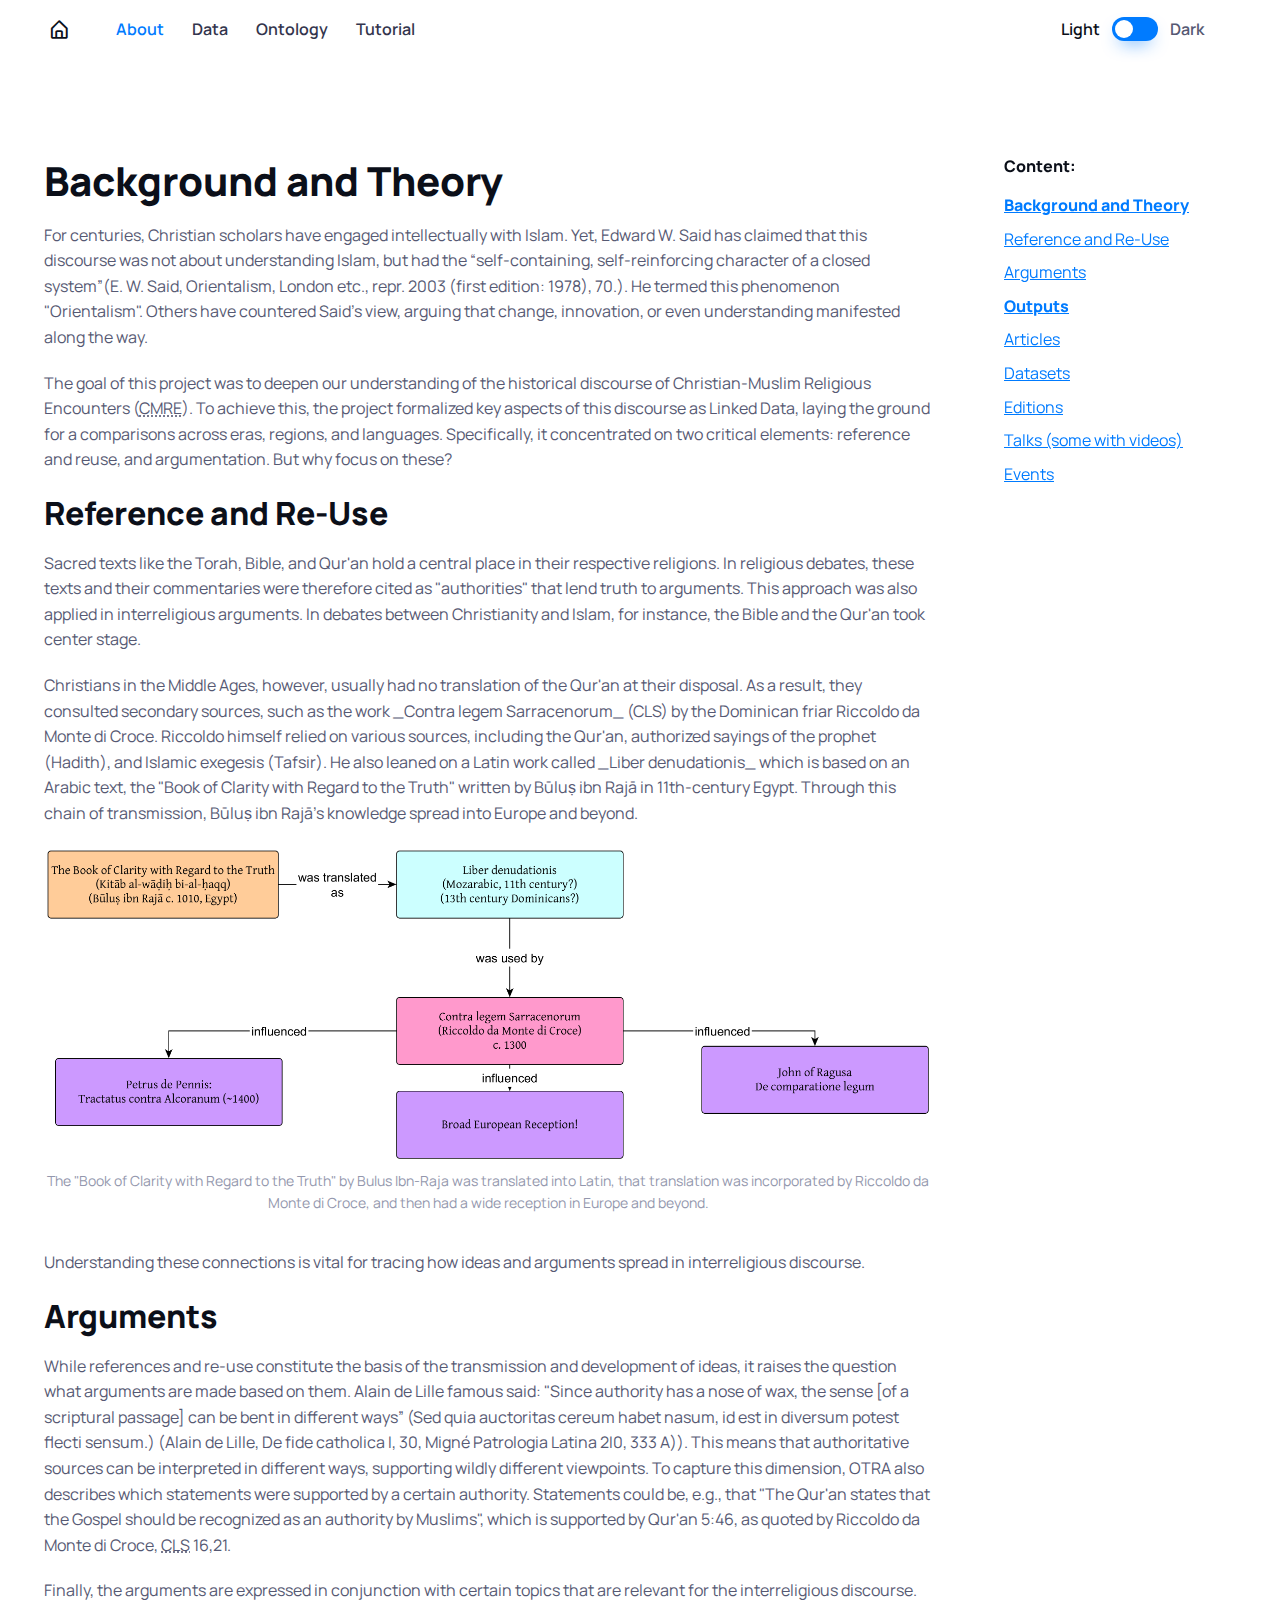
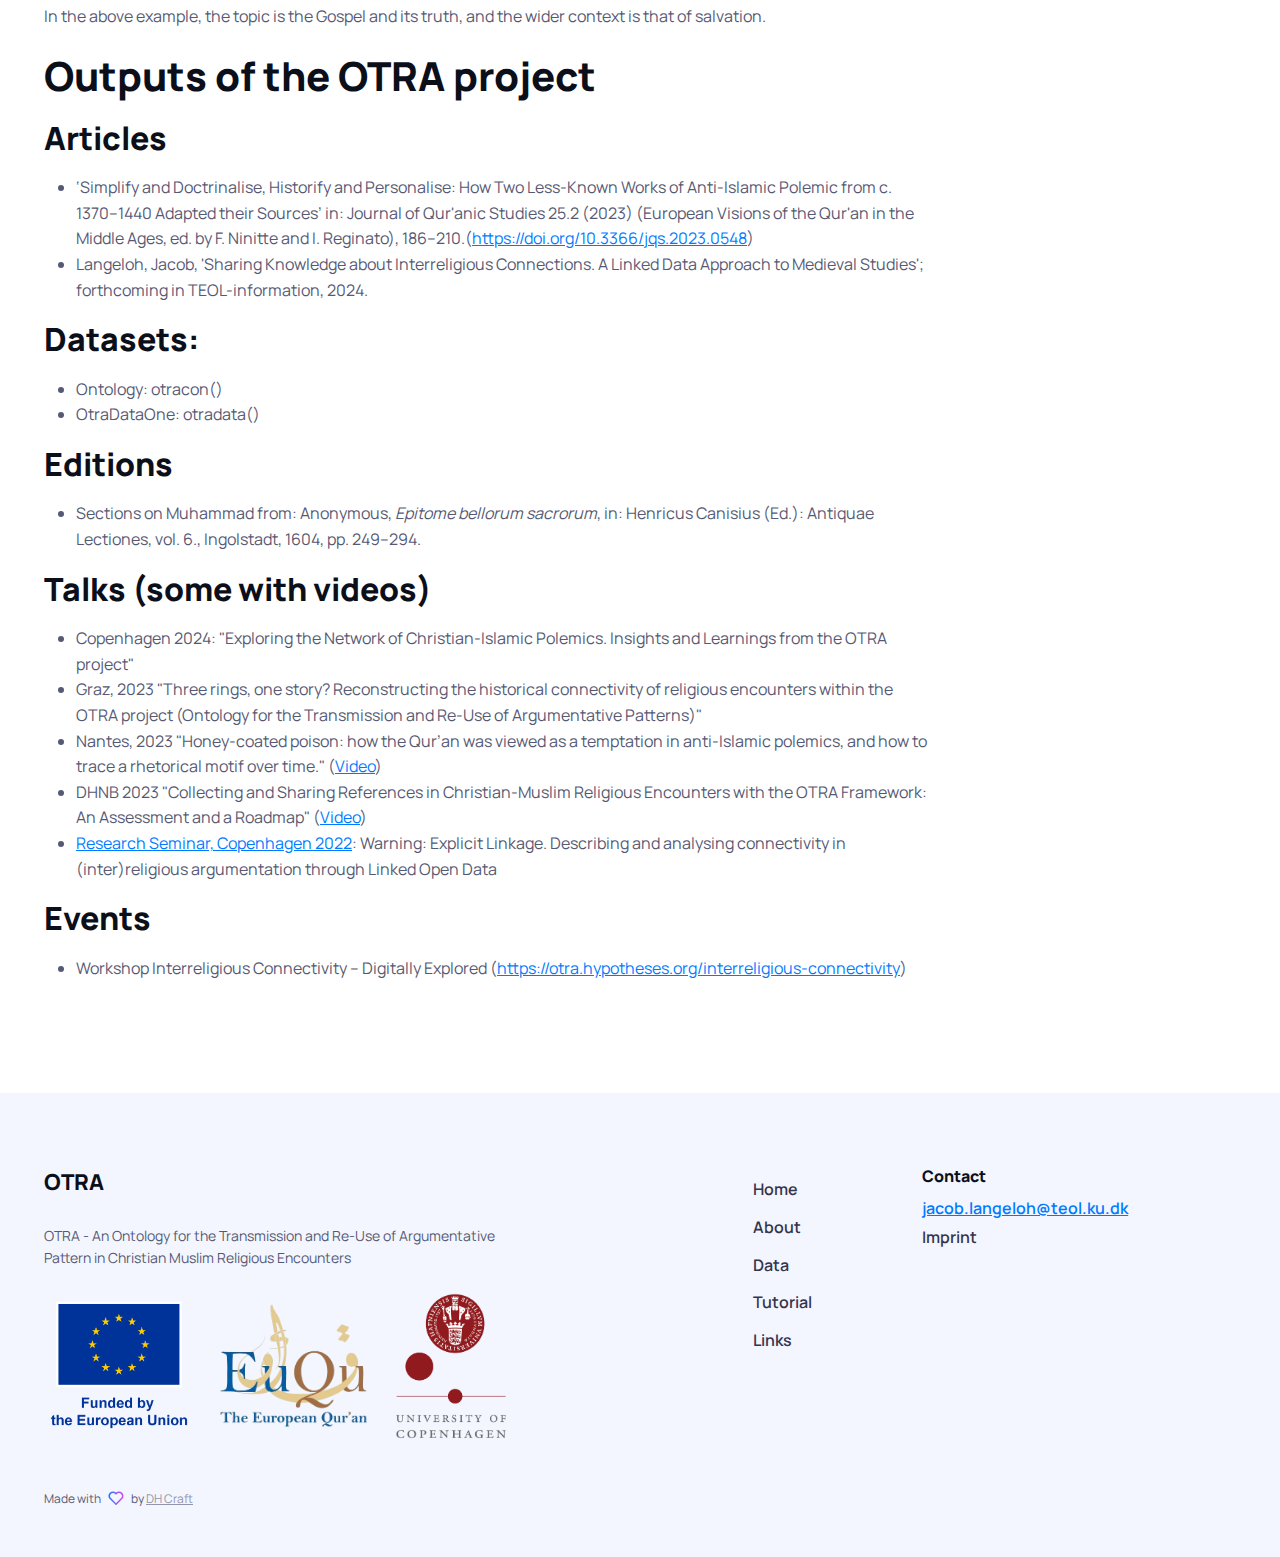
==== about.html @ 49522be4 "push to production" ====
<!DOCTYPE html>
<html lang="en" data-bs-theme="light">
  <head>
    <meta charset="utf-8" />
    <title>
      OTRA - An Ontology for the Transmission and Re-Use of Argumentative
      Pattern (OTRA) in Christian Muslim Religious Encounters
    </title>

    <!-- SEO Meta Tags -->
    <meta
      name="description"
      content="An Ontology for the Transmission and Re-Use of Argumentative Pattern (OTRA) in Christian Muslim Religious Encounters"
    />
    <meta
      name="keywords"
      content="OTRA, Ontology for Transmission and Re-Use of Argumentative Pattern, Christian-Muslim religious encounters, Marie Skłodowska-Curie project, Jacob Langeloh, Jan Loop, University of Copenhagen, Christian-Muslim dialogues, interfaith arguments, Christian anti-Islamic polemics"
    />
    <meta name="author" content="Digital Humanities Craft" />
    <meta name="author" content="Jacob Langeloh" />

    <!-- Open Graph -->
    <meta
      property="og:title"
      content="OTRA: Interfaith Dialogues and Argumentative Patterns"
    />
    <meta
      property="og:description"
      content="Discover the Marie Skłodowska-Curie project analyzing Christian-Muslim dialogues at the University of Copenhagen."
    />
    <meta property="og:image" content="https://example.com/og-image.jpg" />
    <meta
      property="og:url"
      content="https://example.com/otra-project-overview"
    />

    <!-- Twitter Card -->
    <meta name="twitter:card" content="summary_large_image" />
    <meta
      name="twitter:title"
      content="OTRA: Interfaith Dialogues and Argumentative Patterns"
    />
    <meta
      name="twitter:description"
      content="Explore the OTRA project's insights into Christian-Muslim dialogues and argumentative structures."
    />
    <meta
      name="twitter:image"
      content="https://example.com/twitter-og-image.jpg"
    />

    <!-- Viewport -->
    <meta name="viewport" content="width=device-width, initial-scale=1" />

    <!-- Theme switcher (color modes) -->
    <script src="assets/js/theme-switcher.js"></script>

    <!-- Favicon and Touch Icons -->

    <link rel="icon" type="image/svg+xml" href="/assets/favicon/favicon.svg" />
    <link rel="icon" type="image/png" href="/assets/favicon/favicon.png" />

    <!-- Vendor Styles -->
    <link
      rel="stylesheet"
      media="screen"
      href="assets/vendor/boxicons/css/boxicons.min.css"
    />

    <!-- Main Theme Styles + Bootstrap -->
    <link rel="stylesheet" media="screen" href="assets/css/theme.min.css" />

    <!-- Page loading styles -->
    <style>
      .page-loading {
        position: fixed;
        top: 0;
        right: 0;
        bottom: 0;
        left: 0;
        width: 100%;
        height: 100%;
        -webkit-transition: all 0.4s 0.2s ease-in-out;
        transition: all 0.4s 0.2s ease-in-out;
        background-color: #fff;
        opacity: 0;
        visibility: hidden;
        z-index: 9999;
      }
      [data-bs-theme="dark"] .page-loading {
        background-color: #0b0f19;
      }
      .page-loading.active {
        opacity: 1;
        visibility: visible;
      }
      .page-loading-inner {
        position: absolute;
        top: 50%;
        left: 0;
        width: 100%;
        text-align: center;
        -webkit-transform: translateY(-50%);
        transform: translateY(-50%);
        -webkit-transition: opacity 0.2s ease-in-out;
        transition: opacity 0.2s ease-in-out;
        opacity: 0;
      }
      .page-loading.active > .page-loading-inner {
        opacity: 1;
      }
      .page-loading-inner > span {
        display: block;
        font-size: 1rem;
        font-weight: normal;
        color: #9397ad;
      }
      [data-bs-theme="dark"] .page-loading-inner > span {
        color: #fff;
        opacity: 0.6;
      }
      .page-spinner {
        display: inline-block;
        width: 2.75rem;
        height: 2.75rem;
        margin-bottom: 0.75rem;
        vertical-align: text-bottom;
        border: 0.15em solid #b4b7c9;
        border-right-color: transparent;
        border-radius: 50%;
        -webkit-animation: spinner 0.75s linear infinite;
        animation: spinner 0.75s linear infinite;
      }
      [data-bs-theme="dark"] .page-spinner {
        border-color: rgba(255, 255, 255, 0.4);
        border-right-color: transparent;
      }
      @-webkit-keyframes spinner {
        100% {
          -webkit-transform: rotate(360deg);
          transform: rotate(360deg);
        }
      }
      @keyframes spinner {
        100% {
          -webkit-transform: rotate(360deg);
          transform: rotate(360deg);
        }
      }
    </style>

    <!-- Page loading scripts -->
    <script>
      (function () {
        window.onload = function () {
          const preloader = document.querySelector(".page-loading");
          preloader.classList.remove("active");
          setTimeout(function () {
            preloader.remove();
          }, 1000);
        };
      })();
    </script>
  </head>

  <!-- Body -->
  <body>
    <!-- Page loading spinner -->
    <div class="page-loading active">
      <div class="page-loading-inner">
        <div class="page-spinner"></div>
        <span>Loading...</span>
      </div>
    </div>

    <!-- Page wrapper for sticky footer -->
    <!-- Wraps everything except footer to push footer to the bottom of the page if there is little content -->
    <main class="page-wrapper">
      <!-- Navbar -->
      <!-- Remove "navbar-sticky" class to make navigation bar scrollable with the page -->
      <header class="header navbar navbar-expand-lg bg-light navbar-sticky">
        <div class="container px-3">
          <a href="/" class="navbar-brand pe-3" title="Home"
            ><i class="bx bx-home-alt"></i
          ></a>
          <div id="navbarNav" class="offcanvas offcanvas-end">
            <div class="offcanvas-header border-bottom">
              <h5 class="offcanvas-title">Menu</h5>
              <button
                type="button"
                class="btn-close"
                data-bs-dismiss="offcanvas"
                aria-label="Close"
              ></button>
            </div>
            <div class="offcanvas-body">
              <ul class="navbar-nav me-auto mb-2 mb-lg-0">
                <li class="nav-item active">
                  <a href="/about" class="nav-link">About</a>
                </li>
                 <li class="nav-item">
                  <a href="/data" class="nav-link">Data</a>
                </li>
                <li class="nav-item">
                  <a href="/ontology" class="nav-link">Ontology</a>
                </li>
                <li class="nav-item">
                  <a href="/tutorial" class="nav-link">Tutorial</a>
                </li>
                <!-- <li class="nav-item">
                  <a href="/links" class="nav-link">Links</a>
                </li> -->
              </ul>
            </div>
          </div>
          <div
            class="form-check form-switch mode-switch pe-lg-1 ms-auto me-4"
            data-bs-toggle="mode"
          >
            <input type="checkbox" class="form-check-input" id="theme-mode" />
            <label class="form-check-label d-none d-sm-block" for="theme-mode"
              >Light</label
            >
            <label class="form-check-label d-none d-sm-block" for="theme-mode"
              >Dark</label
            >
          </div>
          <button
            type="button"
            class="navbar-toggler"
            data-bs-toggle="offcanvas"
            data-bs-target="#navbarNav"
            aria-controls="navbarNav"
            aria-expanded="false"
            aria-label="Toggle navigation"
          >
            <span class="navbar-toggler-icon"></span>
          </button>
        </div>
      </header>

      <!-- About project -->
      <section class="container py-5 my-1 my-md-4 my-lg-5">
        <div class="row">
          <div class="col-lg-9 mb-4 mb-lg-0">
            <div class="pe-lg-4 me-lg-3 pe-xl-0 me-xl-0">
              <h1 id="background-and-theory">Background and Theory</h1>
              <p>
                For centuries, Christian scholars have engaged intellectually
                with Islam. Yet, Edward W. Said has claimed that this discourse
                was not about understanding Islam, but had the “self-containing,
                self-reinforcing character of a closed system”(E. W. Said,
                Orientalism, London etc., repr. 2003 (first edition: 1978),
                70.). He termed this phenomenon "Orientalism". Others have
                countered Said's view, arguing that change, innovation, or even
                understanding manifested along the way.
              </p>
              <p>
                The goal of this project was to deepen our understanding of the
                historical discourse of Christian-Muslim Religious Encounters
                (<abbr title="Christian-Muslim Religious Encounters">CMRE</abbr
                >). To achieve this, the project formalized key aspects of this
                discourse as Linked Data, laying the ground for a comparisons
                across eras, regions, and languages. Specifically, it
                concentrated on two critical elements: reference and reuse, and
                argumentation. But why focus on these?
              </p>
              <h2 id="reference-and-re-use">Reference and Re-Use</h2>
              <p>
                Sacred texts like the Torah, Bible, and Qur'an hold a central
                place in their respective religions. In religious debates, these
                texts and their commentaries were therefore cited as
                "authorities" that lend truth to arguments. This approach was
                also applied in interreligious arguments. In debates between
                Christianity and Islam, for instance, the Bible and the Qur'an
                took center stage.
              </p>
              <p>
                Christians in the Middle Ages, however, usually had no
                translation of the Qur'an at their disposal. As a result, they
                consulted secondary sources, such as the work _Contra legem
                Sarracenorum_ (CLS) by the Dominican friar Riccoldo da Monte di
                Croce. Riccoldo himself relied on various sources, including the
                Qur'an, authorized sayings of the prophet (Hadith), and Islamic
                exegesis (Tafsir). He also leaned on a Latin work called _Liber
                denudationis_ which is based on an Arabic text, the "Book of
                Clarity with Regard to the Truth" written by Būluṣ ibn Rajā in
                11th-century Egypt. Through this chain of transmission, Būluṣ
                ibn Rajā's knowledge spread into Europe and beyond.
              </p>
              <p>
                <figure class="figure">
                  <img
                    class="figure-img"
                    src="assets/img/denu_reception.png"
                    alt="Book of Clarity with Regard to the Truth"
                  />
                  <figcaption class="figure-caption text-center">
                    The "Book of Clarity with Regard to the Truth" by Bulus
                    Ibn-Raja was translated into Latin, that translation was
                    incorporated by Riccoldo da Monte di Croce, and then had a
                    wide reception in Europe and beyond.
                  </figcaption>
                </figure>
              </p>
              <p>
                Understanding these connections is vital for tracing how ideas
                and arguments spread in interreligious discourse.
              </p>
              <h2 id="arguments-and-concepts">Arguments</h2>
              <p>
                While references and re-use constitute the basis of the
                transmission and development of ideas, it raises the question
                what arguments are made based on them. Alain de Lille famous
                said: "Since authority has a nose of wax, the sense [of a
                scriptural passage] can be bent in different ways” (Sed quia
                auctoritas cereum habet nasum, id est in diversum potest flecti
                sensum.) (Alain de Lille, De fide catholica I, 30, Migné
                Patrologia Latina 2I0, 333 A)). This means that authoritative
                sources can be interpreted in different ways, supporting wildly
                different viewpoints. To capture this dimension, OTRA also
                describes which statements were supported by a certain
                authority. Statements could be, e.g., that "The Qur'an states
                that the Gospel should be recognized as an authority by
                Muslims", which is supported by Qur'an 5:46, as quoted by
                Riccoldo da Monte di Croce,
                <abbr title="Contra legem Sarracenorum">CLS</abbr> 16,21.
              </p>
              <p>
                Finally, the arguments are expressed in conjunction with certain
                topics that are relevant for the interreligious discourse. In
                the above example, the topic is the Gospel and its truth, and
                the wider context is that of salvation.
              </p>
              <h1 id="outputs">Outputs of the OTRA project</h1>
              <h2 id="articles">Articles</h2>
              <ul>
                <li>
                  ‘Simplify and Doctrinalise, Historify and Personalise: How Two
                  Less-Known Works of Anti-Islamic Polemic from c. 1370–1440
                  Adapted their Sources’ in: Journal of Qur&#39;anic Studies
                  25.2 (2023) (European Visions of the Qur&#39;an in the Middle
                  Ages, ed. by F. Ninitte and I. Reginato), 186–210.(<a
                    href="https://doi.org/10.3366/jqs.2023.0548"
                    >https://doi.org/10.3366/jqs.2023.0548</a
                  >)
                </li>
                <li>
                  Langeloh, Jacob, 'Sharing Knowledge about Interreligious
                  Connections. A Linked Data Approach to Medieval Studies';
                  forthcoming in TEOL-information, 2024.
                </li>
              </ul>
              <h2 id="datasets-">Datasets:</h2>
              <ul>
                <li>Ontology: otracon()</li>
                <li>OtraDataOne: otradata()</li>
              </ul>
              <h2 id="editions">Editions</h2>
              <ul>
                <li>
                  Sections on Muhammad from: Anonymous,
                  <i>Epitome bellorum sacrorum</i>, in: Henricus Canisius (Ed.):
                  Antiquae Lectiones, vol. 6., Ingolstadt, 1604, pp. 249–294.
                </li>
              </ul>
              <h2 id="talks-some-with-videos-">Talks (some with videos)</h2>
              <ul>
                <li>
                  Copenhagen 2024: &quot;Exploring the Network of
                  Christian-Islamic Polemics. Insights and Learnings from the
                  OTRA project&quot;
                </li>
                <li>
                  Graz, 2023 &quot;Three rings, one story? Reconstructing the
                  historical connectivity of religious encounters within the
                  OTRA project (Ontology for the Transmission and Re-Use of
                  Argumentative Patterns)&quot;
                </li>
                <li>
                  Nantes, 2023 &quot;Honey-coated poison: how the Qur’an was
                  viewed as a temptation in anti-Islamic polemics, and how to
                  trace a rhetorical motif over time.&quot; (<a
                    href="https://www.youtube.com/watch?v=jjai8Art-f0&amp;pp=ygUOamFjb2IgbGFuZ2Vsb2g%3D"
                    >Video</a
                  >)
                </li>
                <li>
                  DHNB 2023 &quot;Collecting and Sharing References in
                  Christian-Muslim Religious Encounters with the OTRA Framework:
                  An Assessment and a Roadmap&quot; (<a
                    href="https://www.youtube.com/watch?v=7LpHKj1wuKs&amp;pp=ygUOamFjb2IgbGFuZ2Vsb2g%3D"
                    >Video</a
                  >)
                </li>
                <li>
                  <a
                    href="https://otra.hypotheses.org/files/2024/06/explicit_linkage_small.pdf"
                    >Research Seminar, Copenhagen 2022</a
                  >: Warning: Explicit Linkage. Describing and analysing
                  connectivity in (inter)religious argumentation through Linked
                  Open Data
                </li>
              </ul>
              <h2 id="events">Events</h2>
              <ul>
                <li>
                  Workshop Interreligious Connectivity – Digitally Explored (<a
                    href="https://otra.hypotheses.org/interreligious-connectivity"
                    >https://otra.hypotheses.org/interreligious-connectivity</a
                  >)
                </li>
              </ul>
            </div>
          </div>
          <div class="col-lg-3 position-relative">
            <div
              class="sticky-top ms-xl-5 ms-lg-4 ps-xxl-4"
              style="top: 105px !important"
            >
              <h6>Content:</h6>
              <div class="mb-4 pb-lg-3">
                <a
                  href="#background-and-theory"
                  data-scroll=""
                  data-scroll-offset="10"
                  class="fw-bold mb-2 d-block"
                >
                  Background and Theory
                </a>
                <a
                  href="#reference-and-re-use"
                  data-scroll=""
                  data-scroll-offset="20"
                  class="mb-2 d-block"
                >
                  Reference and Re-Use
                </a>
                <a
                  href="#arguments-and-concepts"
                  data-scroll=""
                  data-scroll-offset="70"
                  class="mb-2 d-block"
                >
                  Arguments
                </a>
                <a
                  href="#outputs"
                  data-scroll=""
                  data-scroll-offset="70"
                  class="fw-bold mb-2 d-block"
                >
                  Outputs
                </a>
                <a
                  href="#articles"
                  data-scroll=""
                  data-scroll-offset="70"
                  class="mb-2 d-block"
                >
                  Articles
                </a>
                <a
                  href="#datasets-"
                  data-scroll=""
                  data-scroll-offset="70"
                  class="mb-2 d-block"
                >
                  Datasets
                </a>
                <a
                  href="#editions"
                  data-scroll=""
                  data-scroll-offset="70"
                  class="mb-2 d-block"
                >
                  Editions
                </a>
                <a
                  href="#talks-some-with-videos-"
                  data-scroll=""
                  data-scroll-offset="70"
                  class="mb-2 d-block"
                >
                  Talks (some with videos)
                </a>
                <a
                  href="#events"
                  data-scroll=""
                  data-scroll-offset="70"
                  class="mb-2 d-block"
                >
                  Events
                </a>
              </div>
            </div>
          </div>
        </div>
      </section>
    </main>

    <!-- Footer -->
    <footer class="footer bg-secondary pt-5 pb-4 pb-lg-5">
      <div class="container pt-lg-4">
        <div class="row pb-5">
          <div class="col-lg-5 col-md-7">
            <div class="navbar-brand text-dark p-0 me-0 mb-3 mb-lg-4">OTRA</div>
            <p class="fs-sm">
              OTRA - An Ontology for the Transmission and Re-Use of
              Argumentative Pattern in Christian Muslim Religious Encounters
            </p>
            <div class="d-flex justify-content-start align-items-center">
              <img
                src="assets/img/EN_fundedbyEU_VERTICAL_RGB_POS.png"
                alt="Funded by the EU"
                class="img-fluid me-4"
                style="width: 150px"
              />
              <img
                src="assets/img/logo-euqu.png"
                alt="EUQU Project Logo"
                class="img-fluid me-4"
                style="width: 150px"
              />
              <img
                src="assets/img/ku_logo_uk_v.png"
                alt="KU University Logo"
                class="img-fluid"
                style="width: 120px"
              />
            </div>
          </div>
          <div
            class="col-xl-5 col-lg-6 col-md-4 offset-xl-2 offset-md-1 pt-4 pt-md-1 pt-lg-0"
          >
            <div id="footer-links" class="row">
              <div class="col-lg-4">
                <h6 class="mb-2">
                  <a
                    href="#useful-links"
                    class="d-block text-dark dropdown-toggle d-lg-none py-2"
                    data-bs-toggle="collapse"
                    >Sitemap</a
                  >
                </h6>
                <div
                  id="useful-links"
                  class="collapse d-lg-block"
                  data-bs-parent="#footer-links"
                >
                  <ul class="nav flex-column pb-lg-1 mb-lg-3">
                    <li class="nav-item">
                      <a href="#" class="nav-link d-inline-block px-0 pt-1 pb-2"
                        >Home</a
                      >
                    </li>
                    <li class="nav-item">
                      <a href="#" class="nav-link d-inline-block px-0 pt-1 pb-2"
                        >About</a
                      >
                    </li>
                    <li class="nav-item">
                      <a href="#" class="nav-link d-inline-block px-0 pt-1 pb-2"
                        >Data</a
                      >
                    </li>
                    <li class="nav-item">
                      <a href="#" class="nav-link d-inline-block px-0 pt-1 pb-2"
                        >Tutorial</a
                      >
                    </li>
                    <li class="nav-item">
                      <a href="#" class="nav-link d-inline-block px-0 pt-1 pb-2"
                        >Links</a
                      >
                    </li>
                  </ul>
                </div>
              </div>

              <div class="col-xl-8 col-lg-8 pt-2 pt-lg-0">
                <h6 class="mb-2">Contact</h6>
                <a href="mailto:jacob.langeloh@teol.ku.dk" class="fw-medium"
                  >jacob.langeloh@teol.ku.dk</a
                >
                <ul class="nav flex-column mb-2 mb-lg-0">
                  <li class="nav-item">
                    <a href="/imprint" class="nav-link d-inline-block px-0 pt-1 pb-2"
                      >Imprint</a
                    >
                  </li>
                </ul>
              </div>
            </div>
          </div>
        </div>
        <p
          class="nav d-block fs-xs text-center text-md-start pb-2 pb-lg-0 mb-0"
        >
          Made with
          <i
            class="bx bx-heart d-inline-block fs-lg text-gradient-primary align-middle mt-n1 mx-1"
          >
          </i>
          by
          <a
            href="https://dhcraft.org"
            class="text-muted"
            target="_blank"
            rel="noopener"
            >DH Craft</a
          >
        </p>
      </div>
    </footer>

    <!-- Back to top button -->
    <a href="#top" class="btn-scroll-top" data-scroll>
      <span class="btn-scroll-top-tooltip text-muted fs-sm me-2">Top</span>
      <i class="btn-scroll-top-icon bx bx-chevron-up"></i>
    </a>

    <!-- Vendor Scripts -->
    <script src="assets/vendor/jarallax/dist/jarallax.min.js"></script>

    <!-- Main Theme Script -->
    <script src="assets/js/theme.min.js"></script>
  </body>
</html>
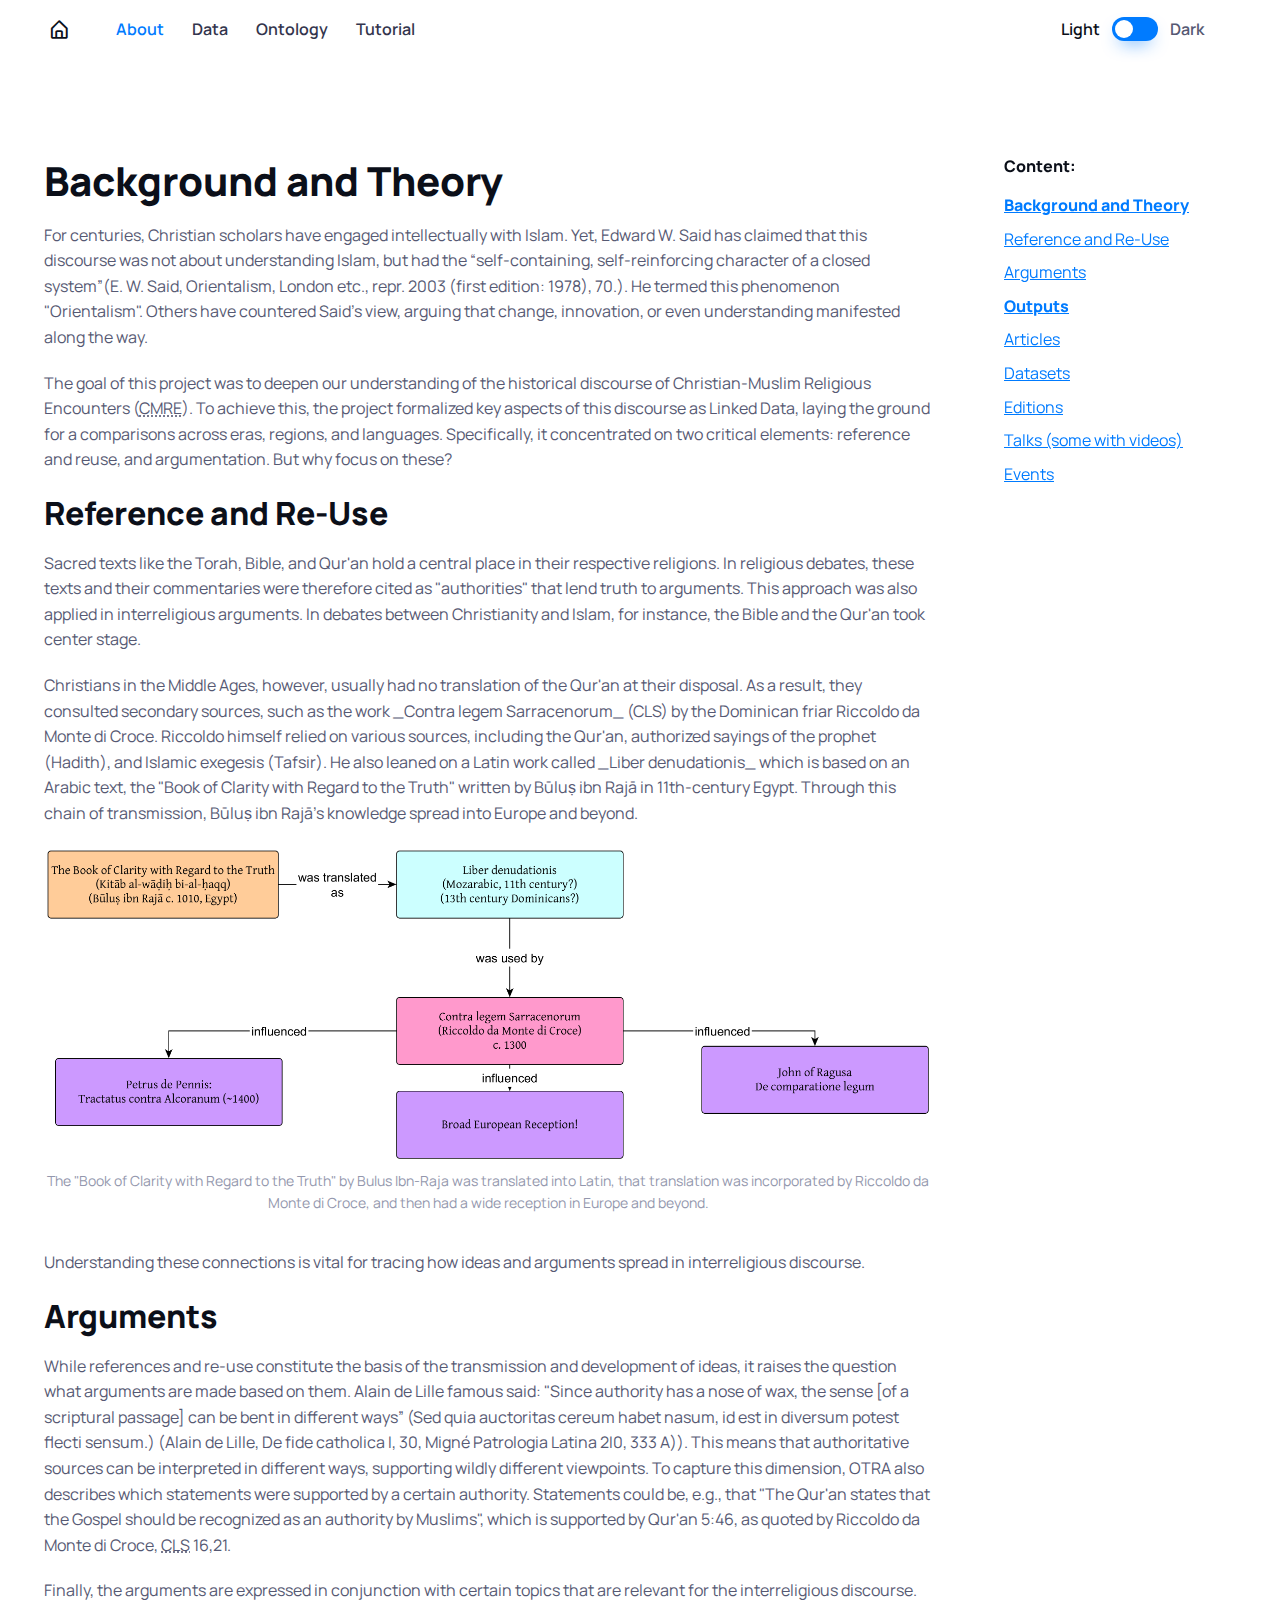
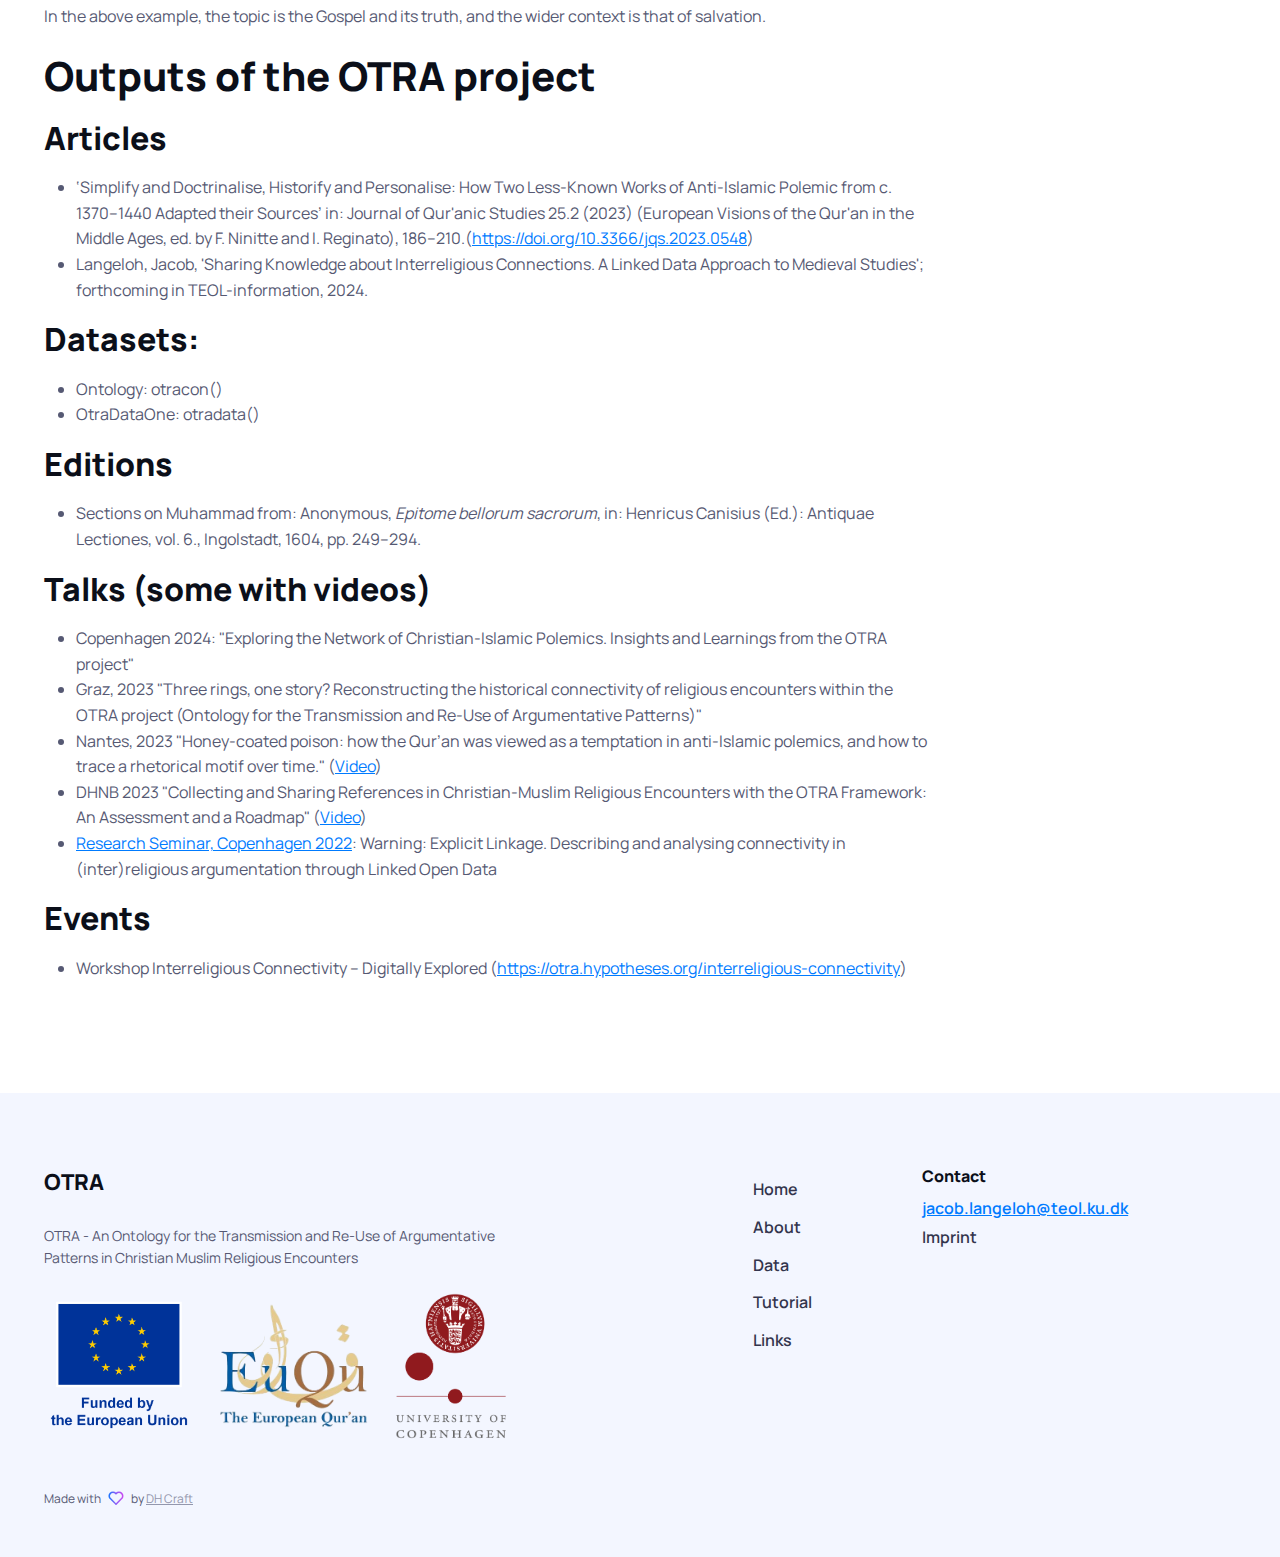
==== commit 62a7f75e: "patterns" ====
--- a/about.html
+++ b/about.html
@@ -10,7 +10,7 @@
     <!-- SEO Meta Tags -->
     <meta
       name="description"
-      content="An Ontology for the Transmission and Re-Use of Argumentative Pattern (OTRA) in Christian Muslim Religious Encounters"
+      content="An Ontology for the Transmission and Re-Use of Argumentative Patterns (OTRA) in Christian Muslim Religious Encounters"
     />
     <meta
       name="keywords"
@@ -507,7 +507,7 @@
             <div class="navbar-brand text-dark p-0 me-0 mb-3 mb-lg-4">OTRA</div>
             <p class="fs-sm">
               OTRA - An Ontology for the Transmission and Re-Use of
-              Argumentative Pattern in Christian Muslim Religious Encounters
+              Argumentative Patterns in Christian Muslim Religious Encounters
             </p>
             <div class="d-flex justify-content-start align-items-center">
               <img
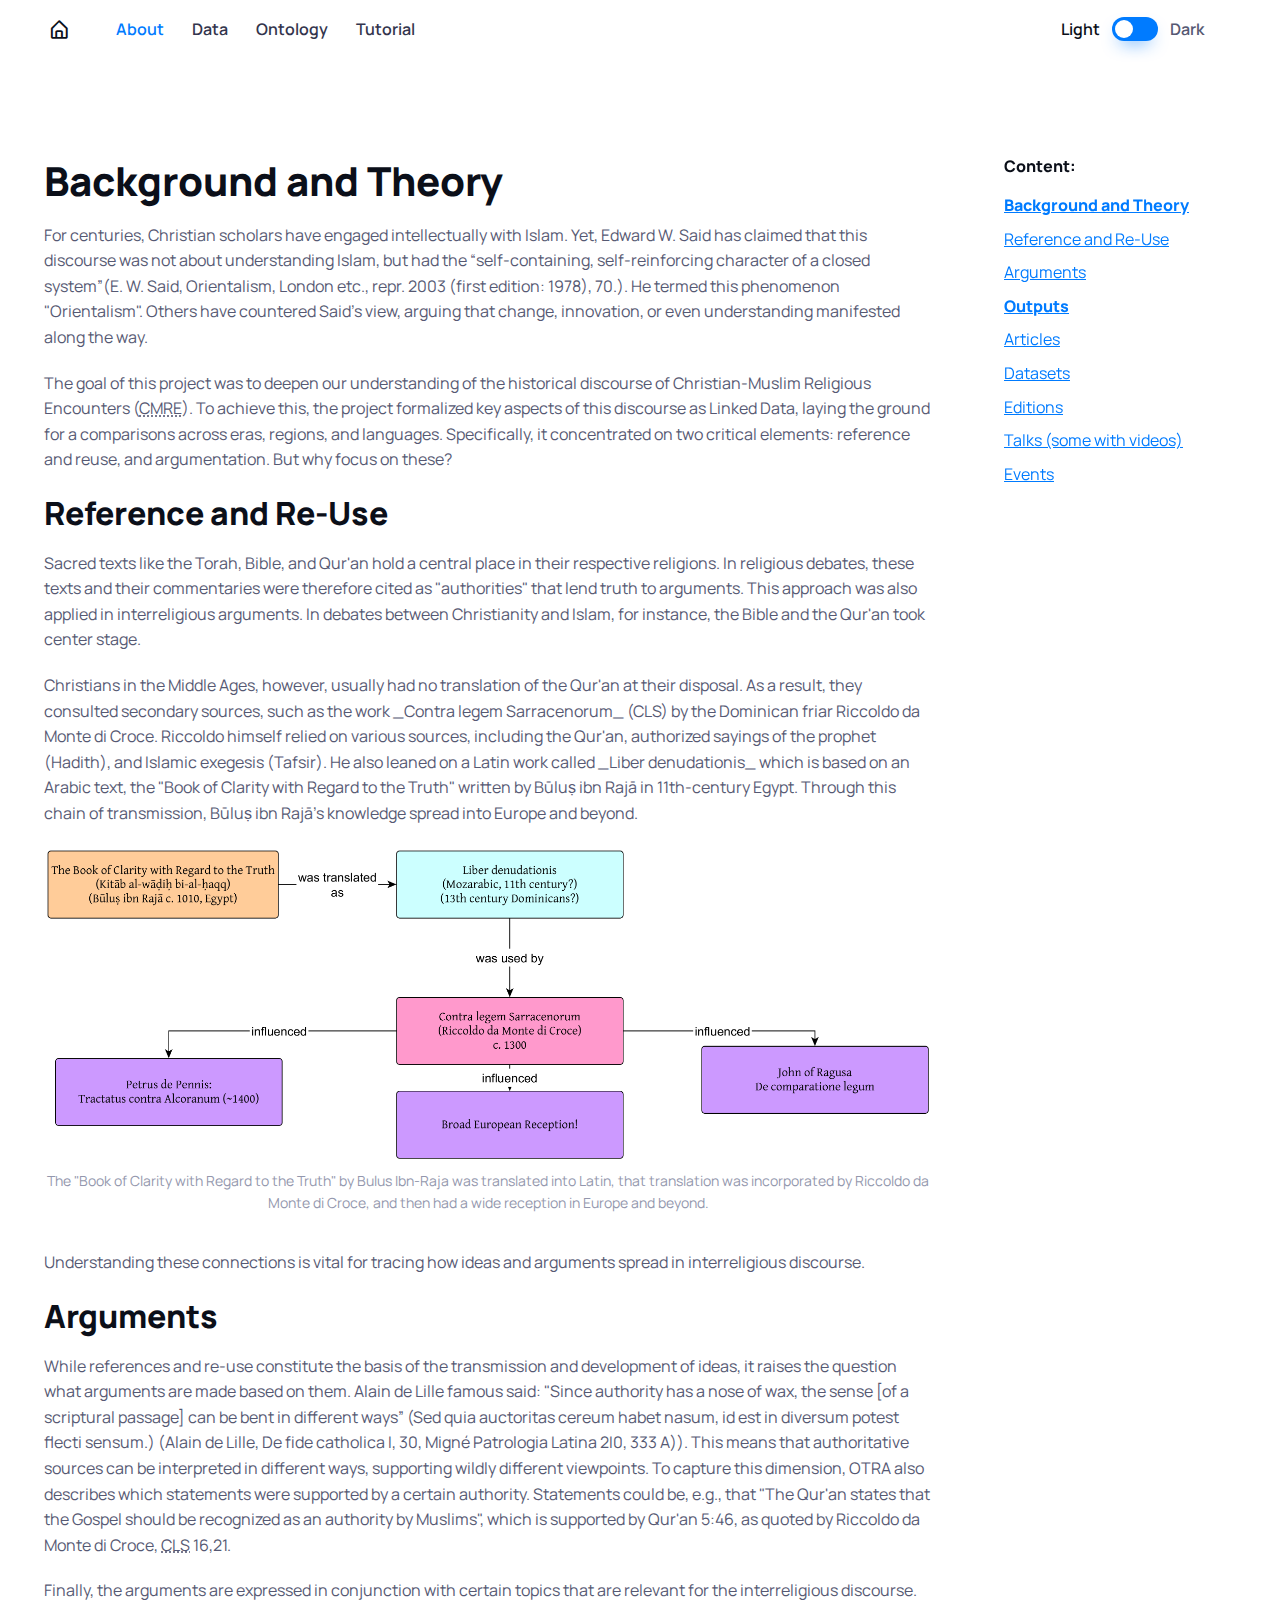
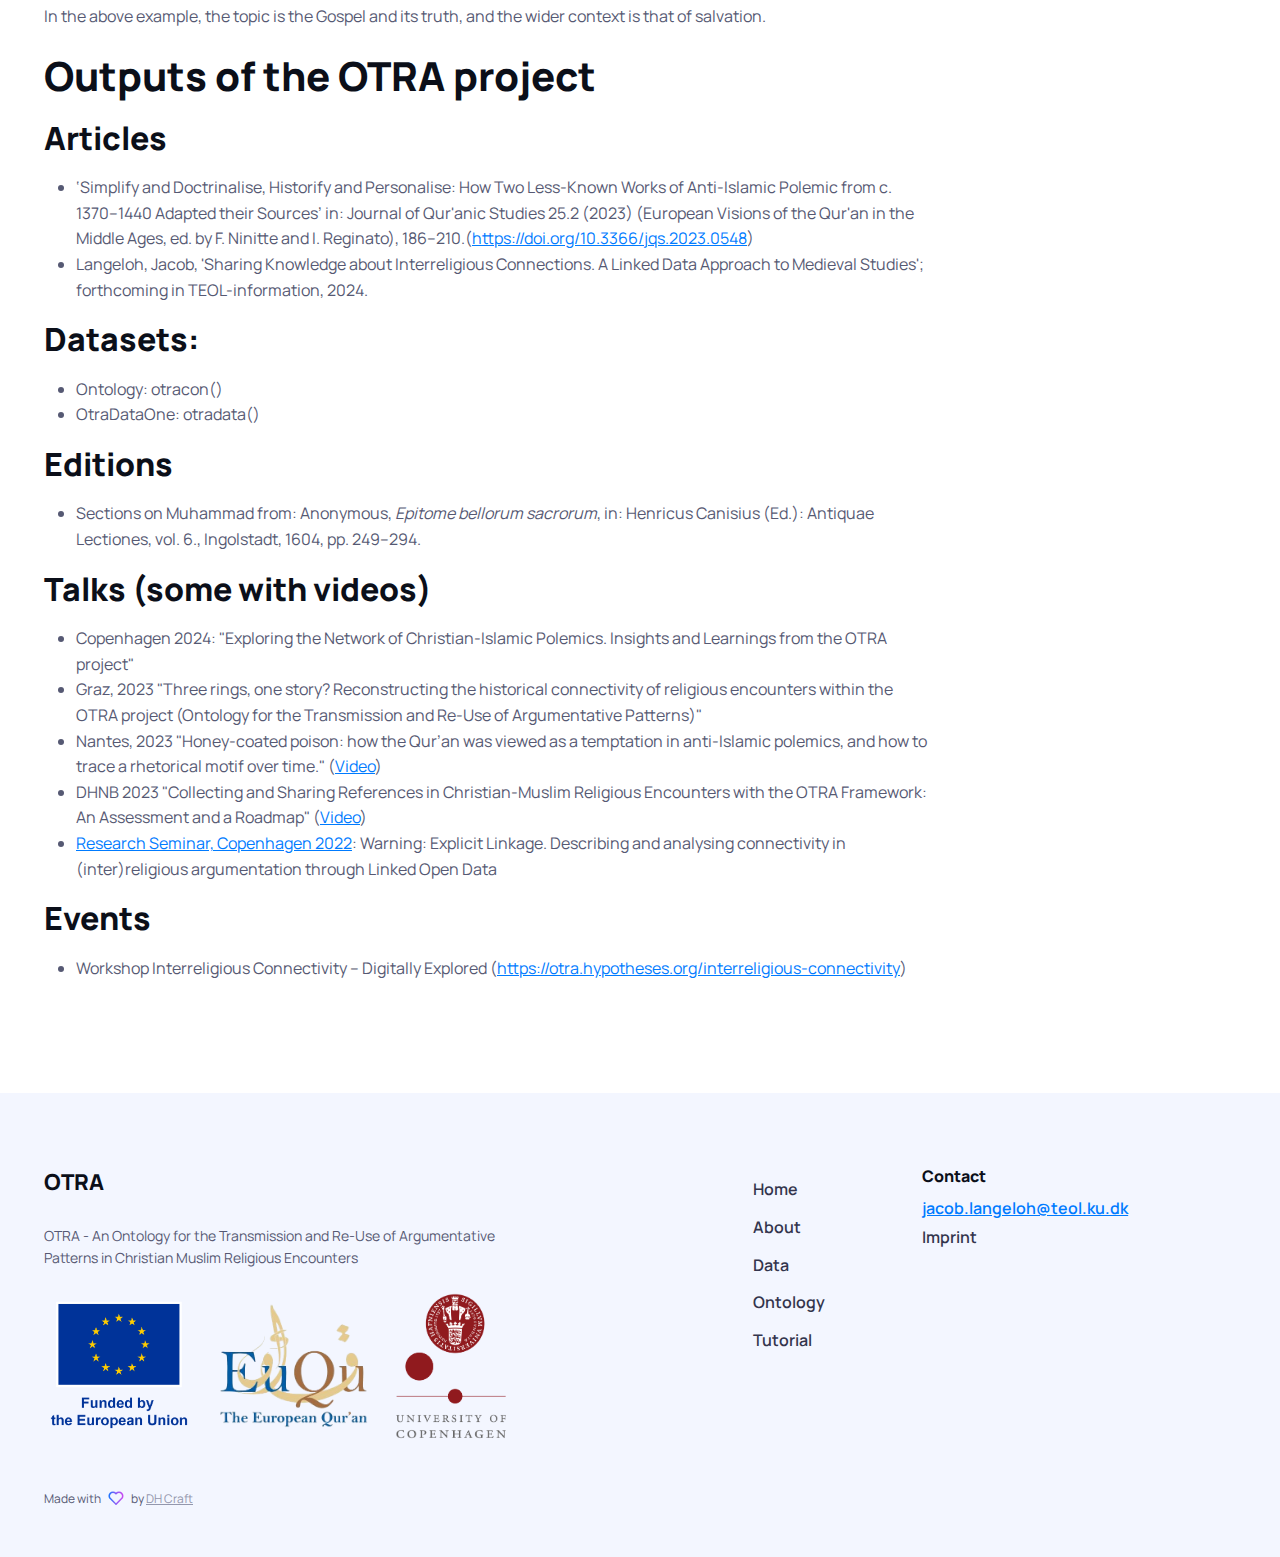
==== commit 39b06cb0: "Updates with zenodo" ====
--- a/about.html
+++ b/about.html
@@ -550,30 +550,35 @@
                 >
                   <ul class="nav flex-column pb-lg-1 mb-lg-3">
                     <li class="nav-item">
-                      <a href="#" class="nav-link d-inline-block px-0 pt-1 pb-2"
+                      <a href="/" class="nav-link d-inline-block px-0 pt-1 pb-2"
                         >Home</a
                       >
                     </li>
                     <li class="nav-item">
-                      <a href="#" class="nav-link d-inline-block px-0 pt-1 pb-2"
+                      <a href="/about" class="nav-link d-inline-block px-0 pt-1 pb-2"
                         >About</a
                       >
                     </li>
                     <li class="nav-item">
-                      <a href="#" class="nav-link d-inline-block px-0 pt-1 pb-2"
+                      <a href="/data" class="nav-link d-inline-block px-0 pt-1 pb-2"
                         >Data</a
                       >
                     </li>
                     <li class="nav-item">
-                      <a href="#" class="nav-link d-inline-block px-0 pt-1 pb-2"
+                      <a href="/ontology" class="nav-link d-inline-block px-0 pt-1 pb-2"
+                        >Ontology</a
+                      >
+                    </li>
+                    <li class="nav-item">
+                      <a href="/tutorial" class="nav-link d-inline-block px-0 pt-1 pb-2"
                         >Tutorial</a
                       >
                     </li>
-                    <li class="nav-item">
+                    <!-- <li class="nav-item">
                       <a href="#" class="nav-link d-inline-block px-0 pt-1 pb-2"
                         >Links</a
                       >
-                    </li>
+                    </li> -->
                   </ul>
                 </div>
               </div>
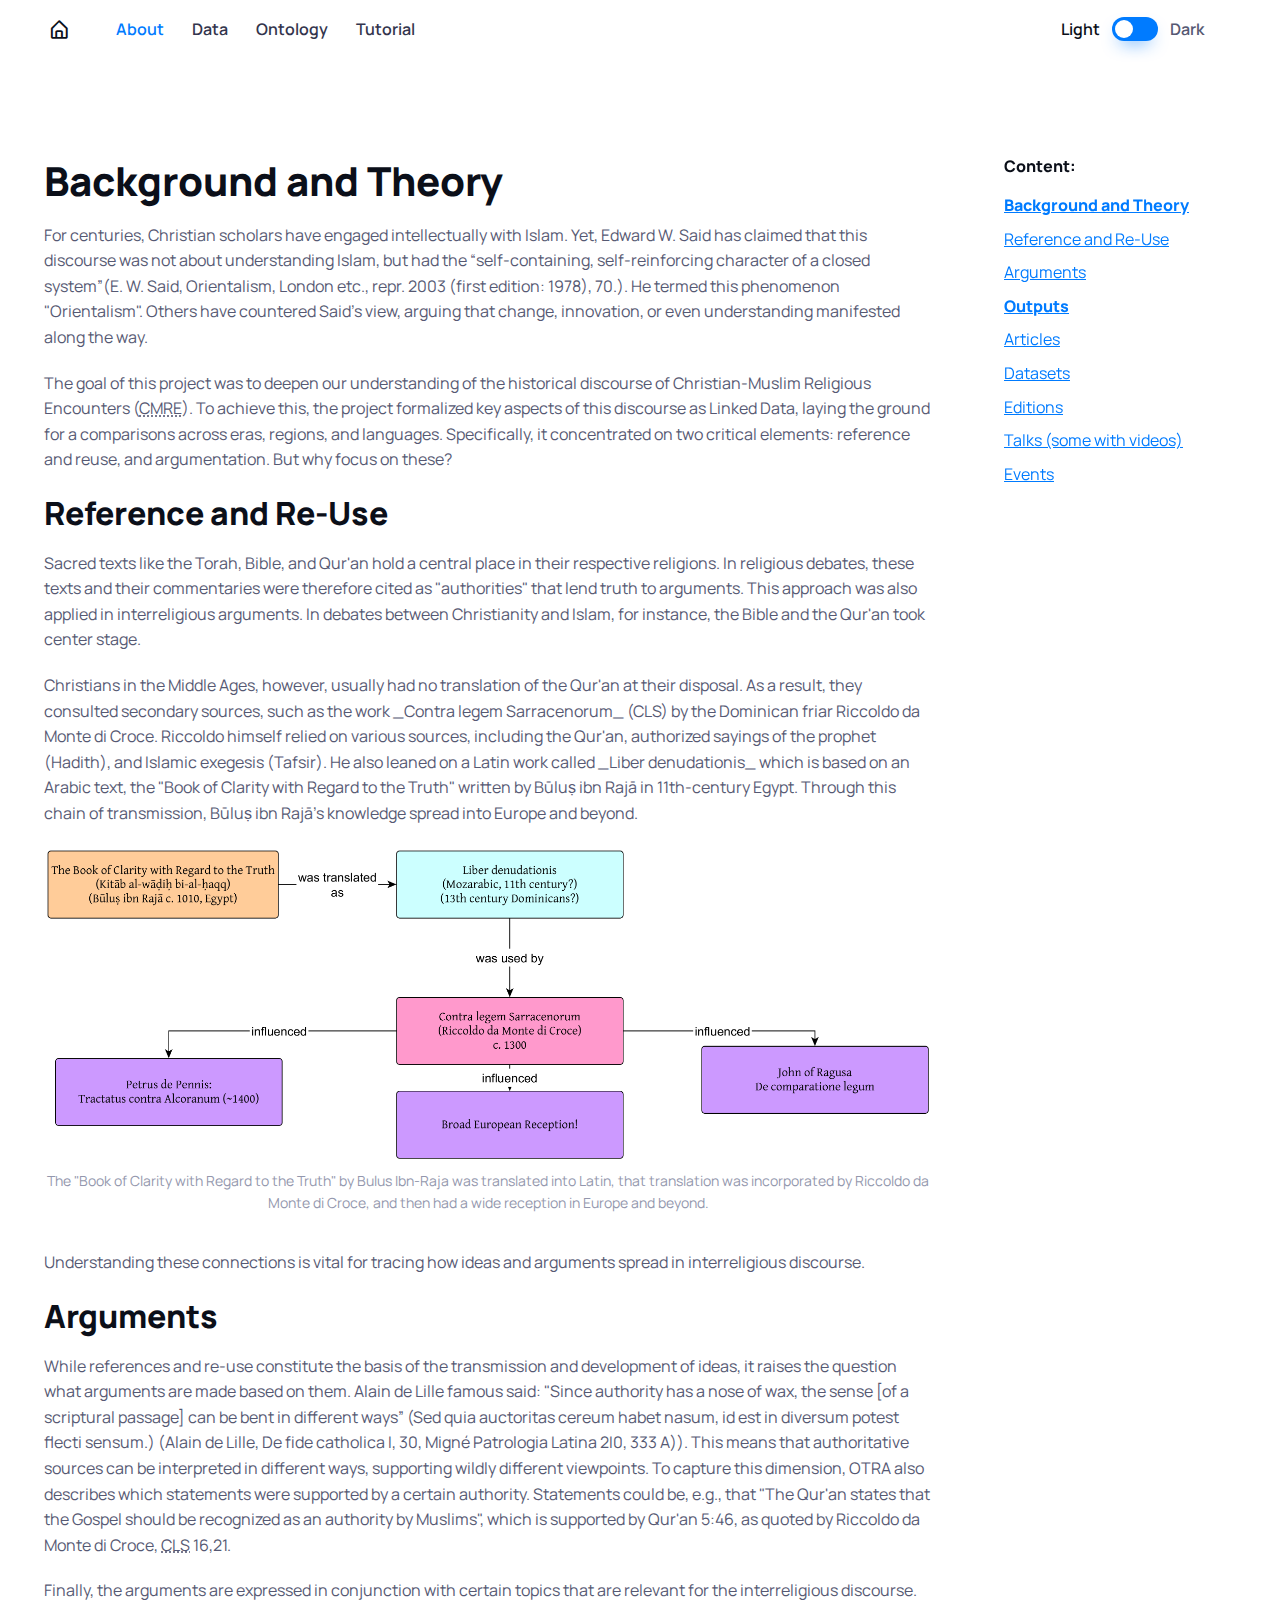
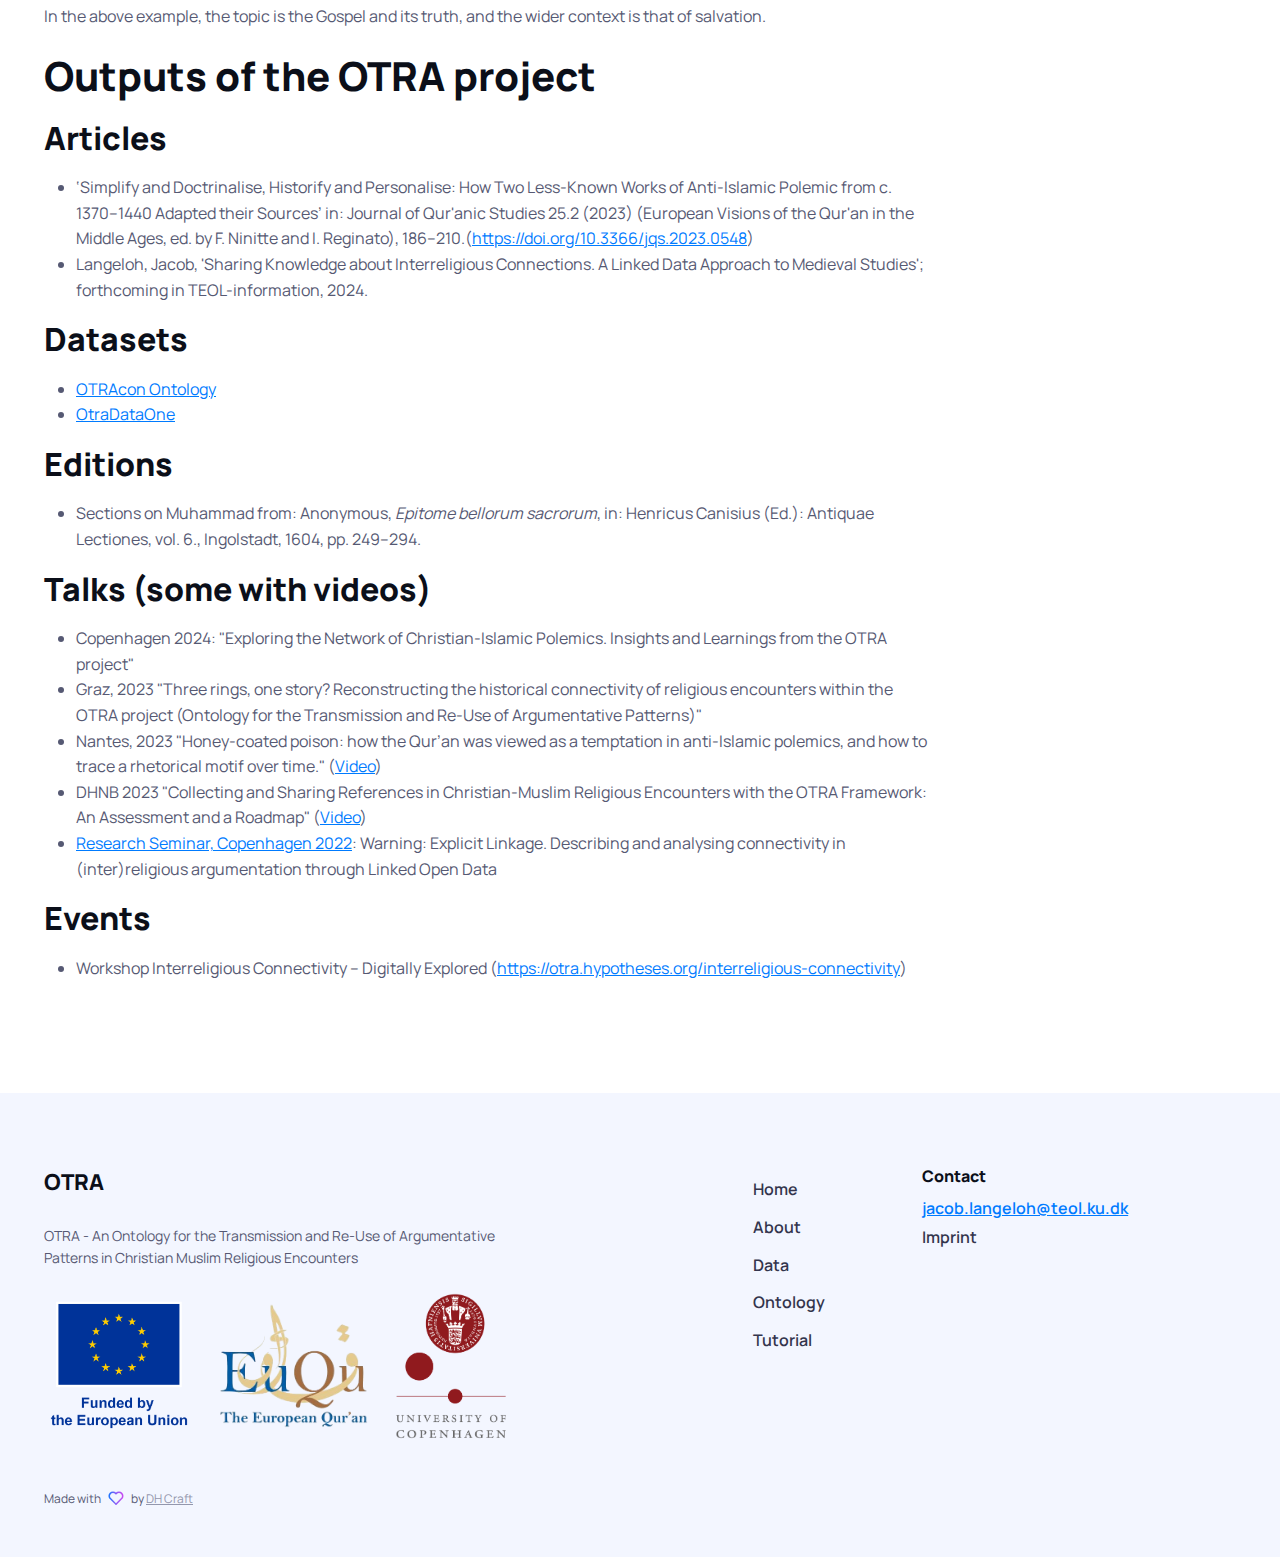
==== commit 1840b2da: "added proper URLs for data outputs" ====
--- a/about.html
+++ b/about.html
@@ -351,10 +351,13 @@
                   forthcoming in TEOL-information, 2024.
                 </li>
               </ul>
-              <h2 id="datasets-">Datasets:</h2>
+              <h2 id="datasets-">Datasets</h2>
               <ul>
-                <li>Ontology: otracon()</li>
-                <li>OtraDataOne: otradata()</li>
+                <li><a
+                    href="https://otraorg.github.io/ontology">OTRAcon Ontology</a></li>
+                <li><a
+                    href="https://zenodo.org/records/12605638">OtraDataOne</a
+                  ></li>
               </ul>
               <h2 id="editions">Editions</h2>
               <ul>
